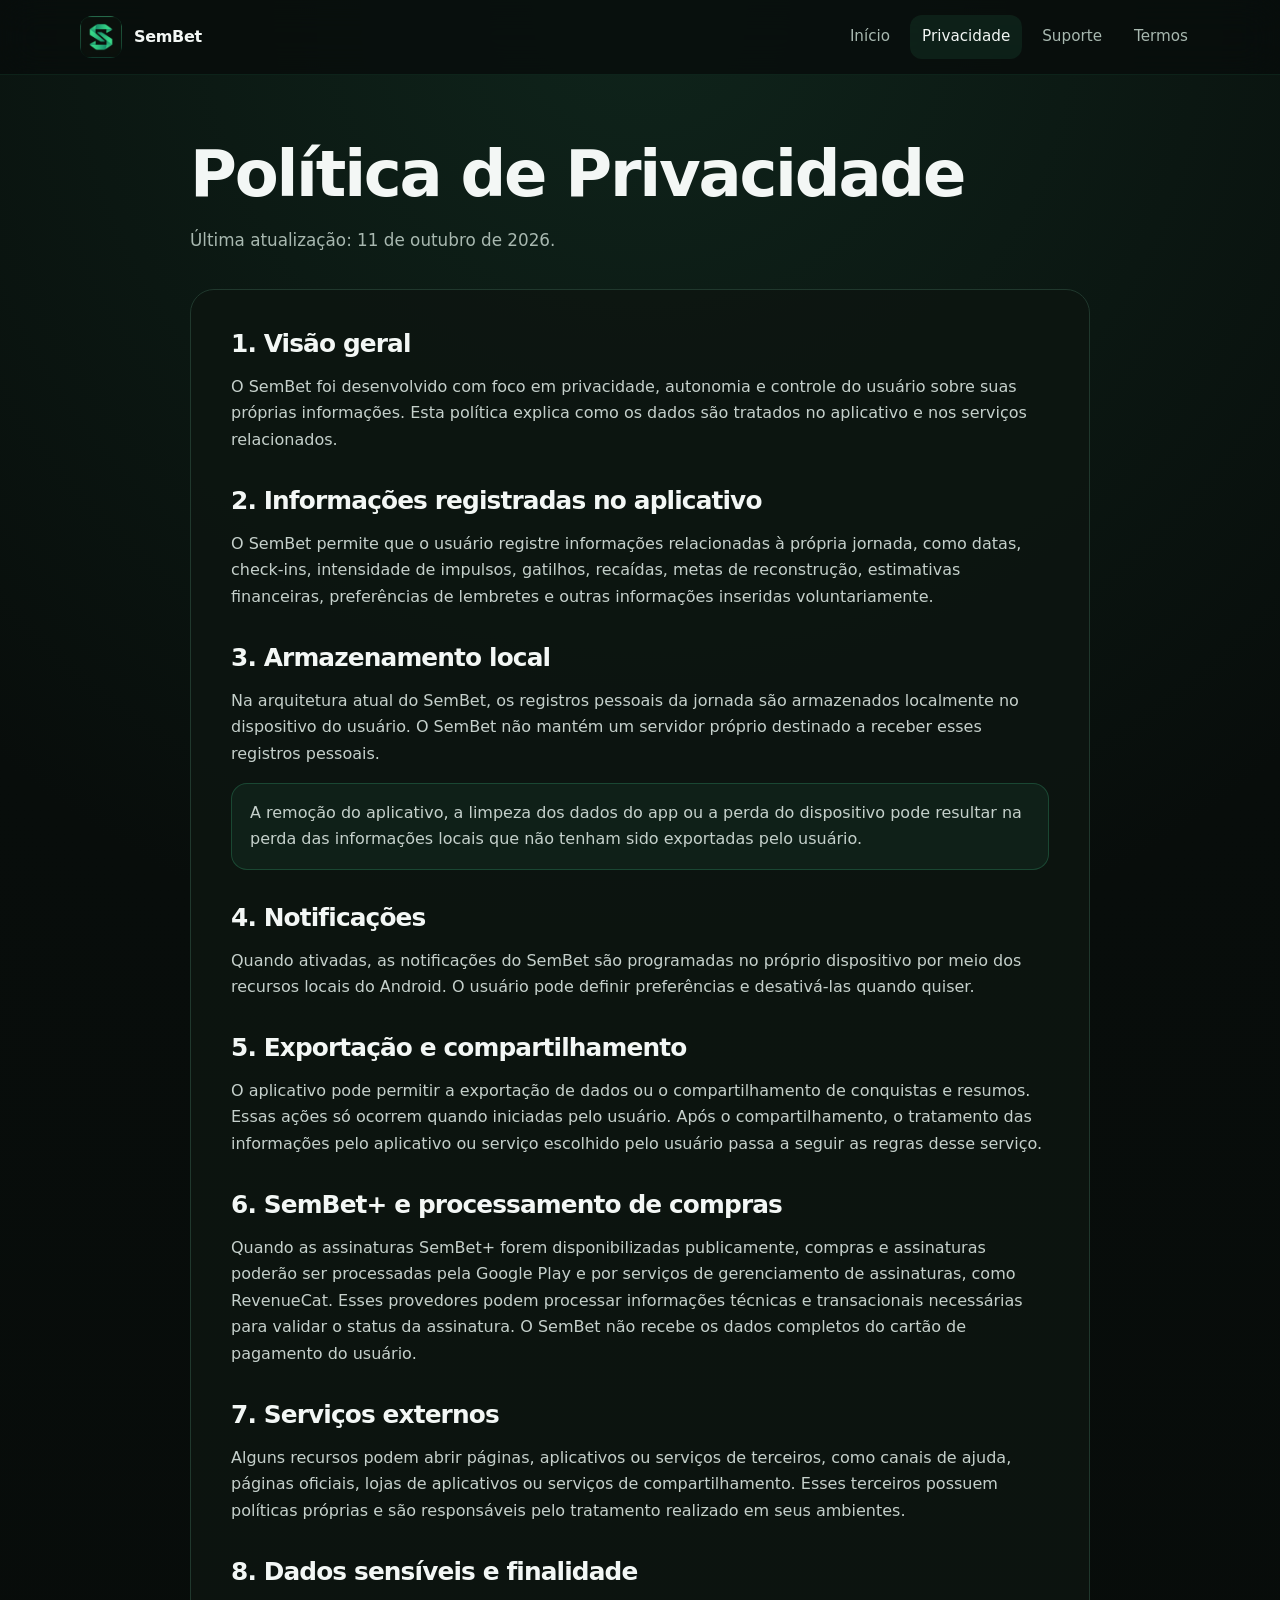
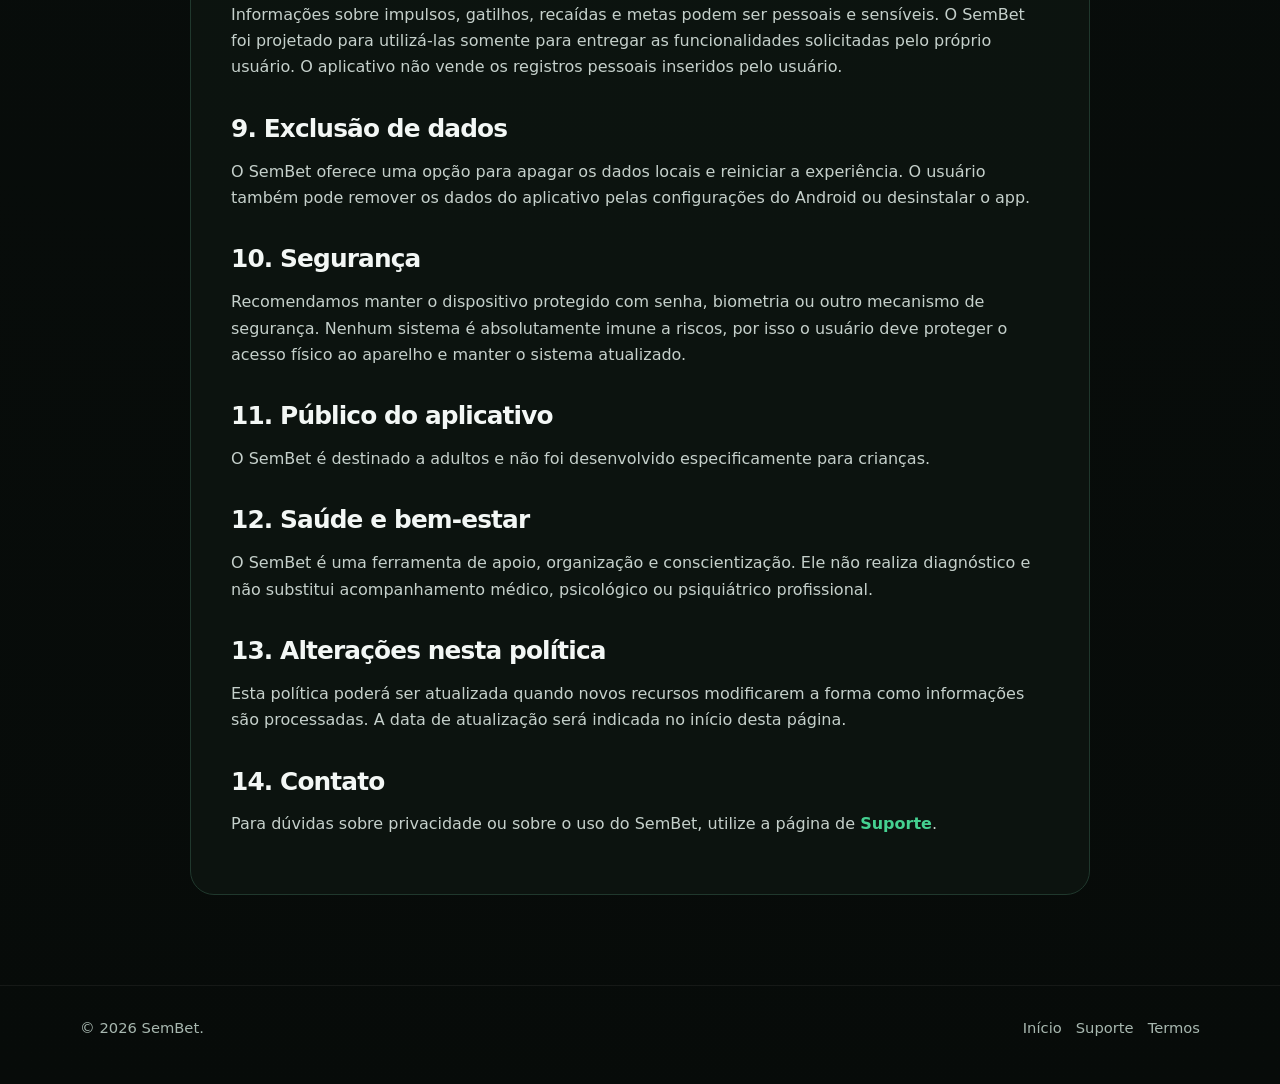
==== privacidade/index.html @ a8ddc5fb "Publish SemBet official website" ====
<!doctype html>
<html lang="pt-BR">
<head><meta charset="utf-8"><meta name="viewport" content="width=device-width,initial-scale=1"><meta name="theme-color" content="#080d0b"><title>Política de Privacidade — SemBet</title><link rel="icon" href="../assets/sembet_official_icon.png"><link rel="stylesheet" href="../assets/style.css"></head>
<body>
<header><div class="wrap nav"><a class="brand" href="../"><img src="../assets/sembet_official_icon.png" alt="Ícone oficial SemBet"><span>SemBet</span></a><nav><a href="../">Início</a><a class="active" href="./">Privacidade</a><a href="../suporte/">Suporte</a><a href="../termos/">Termos</a></nav></div></header>
<main class="wrap legal"><h1>Política de Privacidade</h1><p class="intro">Última atualização: 11 de outubro de 2026.</p>
<article>
<h2>1. Visão geral</h2><p>O SemBet foi desenvolvido com foco em privacidade, autonomia e controle do usuário sobre suas próprias informações. Esta política explica como os dados são tratados no aplicativo e nos serviços relacionados.</p>
<h2>2. Informações registradas no aplicativo</h2><p>O SemBet permite que o usuário registre informações relacionadas à própria jornada, como datas, check-ins, intensidade de impulsos, gatilhos, recaídas, metas de reconstrução, estimativas financeiras, preferências de lembretes e outras informações inseridas voluntariamente.</p>
<h2>3. Armazenamento local</h2><p>Na arquitetura atual do SemBet, os registros pessoais da jornada são armazenados localmente no dispositivo do usuário. O SemBet não mantém um servidor próprio destinado a receber esses registros pessoais.</p><p class="note">A remoção do aplicativo, a limpeza dos dados do app ou a perda do dispositivo pode resultar na perda das informações locais que não tenham sido exportadas pelo usuário.</p>
<h2>4. Notificações</h2><p>Quando ativadas, as notificações do SemBet são programadas no próprio dispositivo por meio dos recursos locais do Android. O usuário pode definir preferências e desativá-las quando quiser.</p>
<h2>5. Exportação e compartilhamento</h2><p>O aplicativo pode permitir a exportação de dados ou o compartilhamento de conquistas e resumos. Essas ações só ocorrem quando iniciadas pelo usuário. Após o compartilhamento, o tratamento das informações pelo aplicativo ou serviço escolhido pelo usuário passa a seguir as regras desse serviço.</p>
<h2>6. SemBet+ e processamento de compras</h2><p>Quando as assinaturas SemBet+ forem disponibilizadas publicamente, compras e assinaturas poderão ser processadas pela Google Play e por serviços de gerenciamento de assinaturas, como RevenueCat. Esses provedores podem processar informações técnicas e transacionais necessárias para validar o status da assinatura. O SemBet não recebe os dados completos do cartão de pagamento do usuário.</p>
<h2>7. Serviços externos</h2><p>Alguns recursos podem abrir páginas, aplicativos ou serviços de terceiros, como canais de ajuda, páginas oficiais, lojas de aplicativos ou serviços de compartilhamento. Esses terceiros possuem políticas próprias e são responsáveis pelo tratamento realizado em seus ambientes.</p>
<h2>8. Dados sensíveis e finalidade</h2><p>Informações sobre impulsos, gatilhos, recaídas e metas podem ser pessoais e sensíveis. O SemBet foi projetado para utilizá-las somente para entregar as funcionalidades solicitadas pelo próprio usuário. O aplicativo não vende os registros pessoais inseridos pelo usuário.</p>
<h2>9. Exclusão de dados</h2><p>O SemBet oferece uma opção para apagar os dados locais e reiniciar a experiência. O usuário também pode remover os dados do aplicativo pelas configurações do Android ou desinstalar o app.</p>
<h2>10. Segurança</h2><p>Recomendamos manter o dispositivo protegido com senha, biometria ou outro mecanismo de segurança. Nenhum sistema é absolutamente imune a riscos, por isso o usuário deve proteger o acesso físico ao aparelho e manter o sistema atualizado.</p>
<h2>11. Público do aplicativo</h2><p>O SemBet é destinado a adultos e não foi desenvolvido especificamente para crianças.</p>
<h2>12. Saúde e bem-estar</h2><p>O SemBet é uma ferramenta de apoio, organização e conscientização. Ele não realiza diagnóstico e não substitui acompanhamento médico, psicológico ou psiquiátrico profissional.</p>
<h2>13. Alterações nesta política</h2><p>Esta política poderá ser atualizada quando novos recursos modificarem a forma como informações são processadas. A data de atualização será indicada no início desta página.</p>
<h2>14. Contato</h2><p>Para dúvidas sobre privacidade ou sobre o uso do SemBet, utilize a página de <a href="../suporte/" style="color:var(--green);font-weight:800">Suporte</a>.</p>
</article></main>
<footer><div class="wrap footer-inner"><span>© 2026 SemBet.</span><div class="footer-links"><a href="../">Início</a><a href="../suporte/">Suporte</a><a href="../termos/">Termos</a></div></div></footer>
</body></html>
---- assets/style.css ----
:root{
  --bg:#080d0b;--bg2:#0d1511;--card:#101a15;--card2:#132019;--line:#20382d;
  --text:#f3f7f5;--muted:#a8b8b0;--green:#45d191;--green2:#26b97b;
  --danger:#f26a5f;--shadow:0 20px 70px rgba(0,0,0,.35);--radius:24px;
}
*{box-sizing:border-box}html{scroll-behavior:smooth}
body{margin:0;font-family:Inter,ui-sans-serif,system-ui,-apple-system,BlinkMacSystemFont,"Segoe UI",sans-serif;background:radial-gradient(circle at 50% 0%,#0f241b 0%,var(--bg) 36%,#070b09 100%);color:var(--text);line-height:1.65}
a{color:inherit;text-decoration:none}img{max-width:100%;display:block}
.wrap{width:min(1120px,calc(100% - 40px));margin:0 auto}
header{position:sticky;top:0;z-index:20;background:rgba(8,13,11,.82);backdrop-filter:blur(18px);border-bottom:1px solid rgba(69,209,145,.10)}
.nav{min-height:74px;display:flex;align-items:center;justify-content:space-between;gap:24px}
.brand{display:flex;align-items:center;gap:12px;font-weight:800;letter-spacing:-.02em}
.brand img{width:42px;height:42px;border-radius:12px}
nav{display:flex;gap:8px;flex-wrap:wrap;justify-content:flex-end}
nav a{padding:9px 12px;border-radius:12px;color:var(--muted);font-size:.95rem}
nav a:hover,nav a.active{color:var(--text);background:rgba(69,209,145,.09)}
.hero{padding:96px 0 72px;text-align:center}
.hero-brand{display:flex;align-items:center;justify-content:center;gap:18px;margin:0 auto 28px}
.hero-brand img{width:92px;height:92px;border-radius:24px;box-shadow:0 18px 55px rgba(69,209,145,.10)}
.hero-brand span{font-size:clamp(2rem,5vw,3.2rem);font-weight:850;letter-spacing:-.04em}
.kicker{display:inline-flex;align-items:center;gap:8px;padding:7px 12px;border:1px solid rgba(69,209,145,.24);border-radius:999px;background:rgba(69,209,145,.07);color:var(--green);font-weight:700;font-size:.88rem}
.dot{width:7px;height:7px;border-radius:50%;background:var(--green);box-shadow:0 0 16px rgba(69,209,145,.9)}
h1,h2,h3{line-height:1.12;letter-spacing:-.035em;margin:0}
h1{font-size:clamp(2.5rem,7vw,5.25rem);max-width:850px;margin:22px auto}
h2{font-size:clamp(1.9rem,4vw,3.1rem);margin-bottom:14px}
h3{font-size:1.14rem;margin-bottom:8px}
.lead{font-size:clamp(1.02rem,2.2vw,1.25rem);max-width:720px;margin:0 auto;color:var(--muted)}
.actions{display:flex;gap:12px;justify-content:center;flex-wrap:wrap;margin-top:32px}
.btn{display:inline-flex;align-items:center;justify-content:center;min-height:48px;padding:0 20px;border-radius:14px;font-weight:800;border:1px solid transparent;transition:.2s ease}
.btn.primary{background:var(--green);color:#07110c}.btn.primary:hover{background:#58dda1;transform:translateY(-1px)}
.btn.secondary{border-color:var(--line);background:rgba(255,255,255,.025);color:var(--text)}
.btn.secondary:hover{border-color:rgba(69,209,145,.4);background:rgba(69,209,145,.06)}
section{padding:36px 0 72px}.section-head{max-width:720px;margin-bottom:28px}.section-head p{color:var(--muted);margin:0}
.grid{display:grid;grid-template-columns:repeat(3,1fr);gap:18px}
.card{background:linear-gradient(180deg,rgba(19,32,25,.96),rgba(12,21,17,.96));border:1px solid var(--line);border-radius:var(--radius);padding:26px;box-shadow:var(--shadow)}
.card p{color:var(--muted);margin:0}
.icon{width:42px;height:42px;border-radius:13px;display:grid;place-items:center;background:rgba(69,209,145,.10);color:var(--green);margin-bottom:18px;font-weight:900}
.callout{border:1px solid rgba(69,209,145,.25);background:linear-gradient(135deg,rgba(69,209,145,.10),rgba(69,209,145,.035));padding:28px;border-radius:var(--radius)}
.legal{max-width:900px;margin:0 auto;padding:64px 0 90px}
.legal h1{font-size:clamp(2.2rem,6vw,4rem);margin:0 0 12px;text-align:left}
.legal .intro{color:var(--muted);font-size:1.05rem;margin-bottom:34px}
.legal article{background:rgba(13,21,17,.88);border:1px solid var(--line);border-radius:var(--radius);padding:clamp(22px,4vw,40px)}
.legal h2{font-size:1.55rem;margin-top:34px;margin-bottom:10px}.legal h2:first-child{margin-top:0}
.legal p,.legal li{color:#c5d0cb}.legal ul{padding-left:22px}
.note{padding:16px 18px;border-radius:16px;border:1px solid rgba(69,209,145,.22);background:rgba(69,209,145,.065);color:#dcebe4}
.warning{padding:16px 18px;border-radius:16px;border:1px solid rgba(242,106,95,.22);background:rgba(242,106,95,.06);color:#f2d8d5}
.faq{display:grid;gap:12px}details{background:var(--card);border:1px solid var(--line);border-radius:16px;padding:16px 18px}
summary{cursor:pointer;font-weight:800}details p{color:var(--muted);margin:12px 0 0}
.contact-box{display:grid;gap:12px;margin-top:22px}
footer{border-top:1px solid rgba(255,255,255,.06);padding:30px 0 44px;color:var(--muted);font-size:.92rem}
.footer-inner{display:flex;justify-content:space-between;gap:18px;flex-wrap:wrap}.footer-links{display:flex;gap:14px;flex-wrap:wrap}
.small{font-size:.9rem;color:var(--muted)}
@media(max-width:820px){.grid{grid-template-columns:1fr}.hero{padding-top:72px}.nav{align-items:flex-start;padding:14px 0}nav{display:none}.hero-brand img{width:76px;height:76px}}
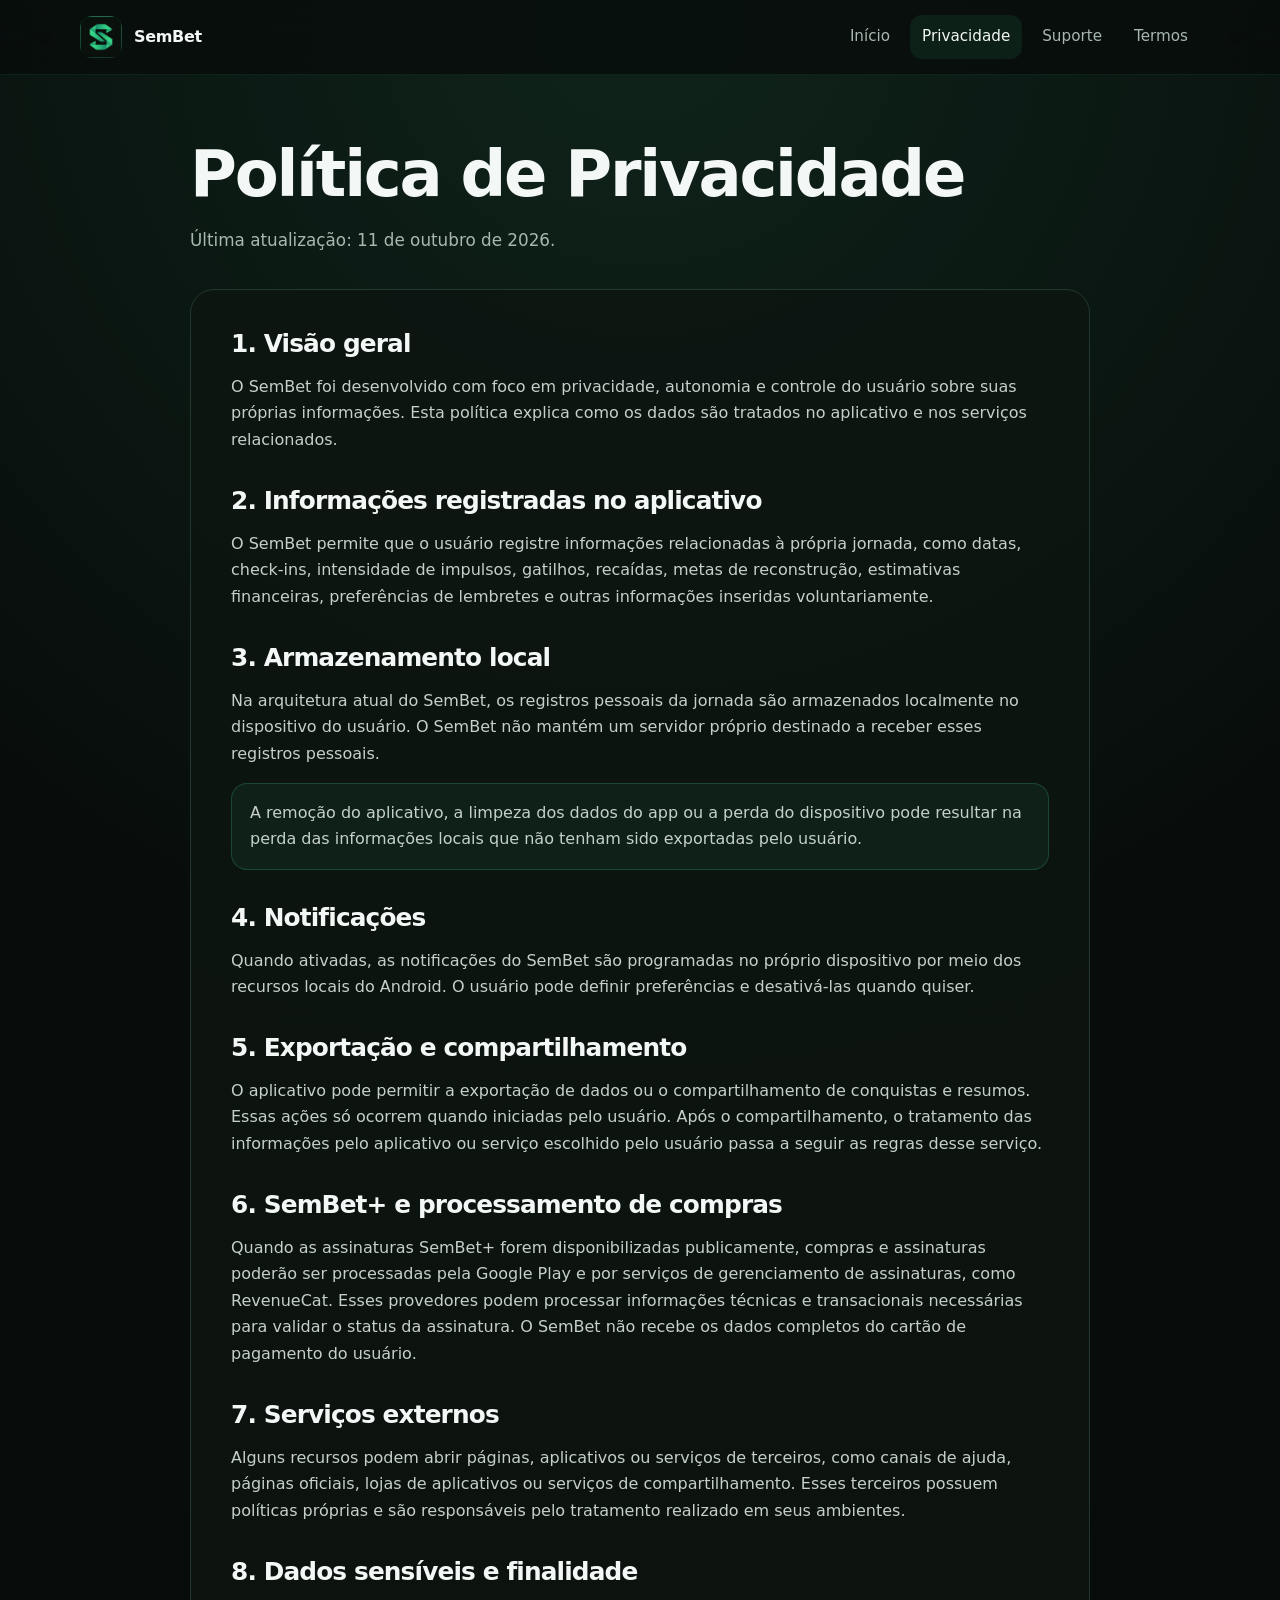
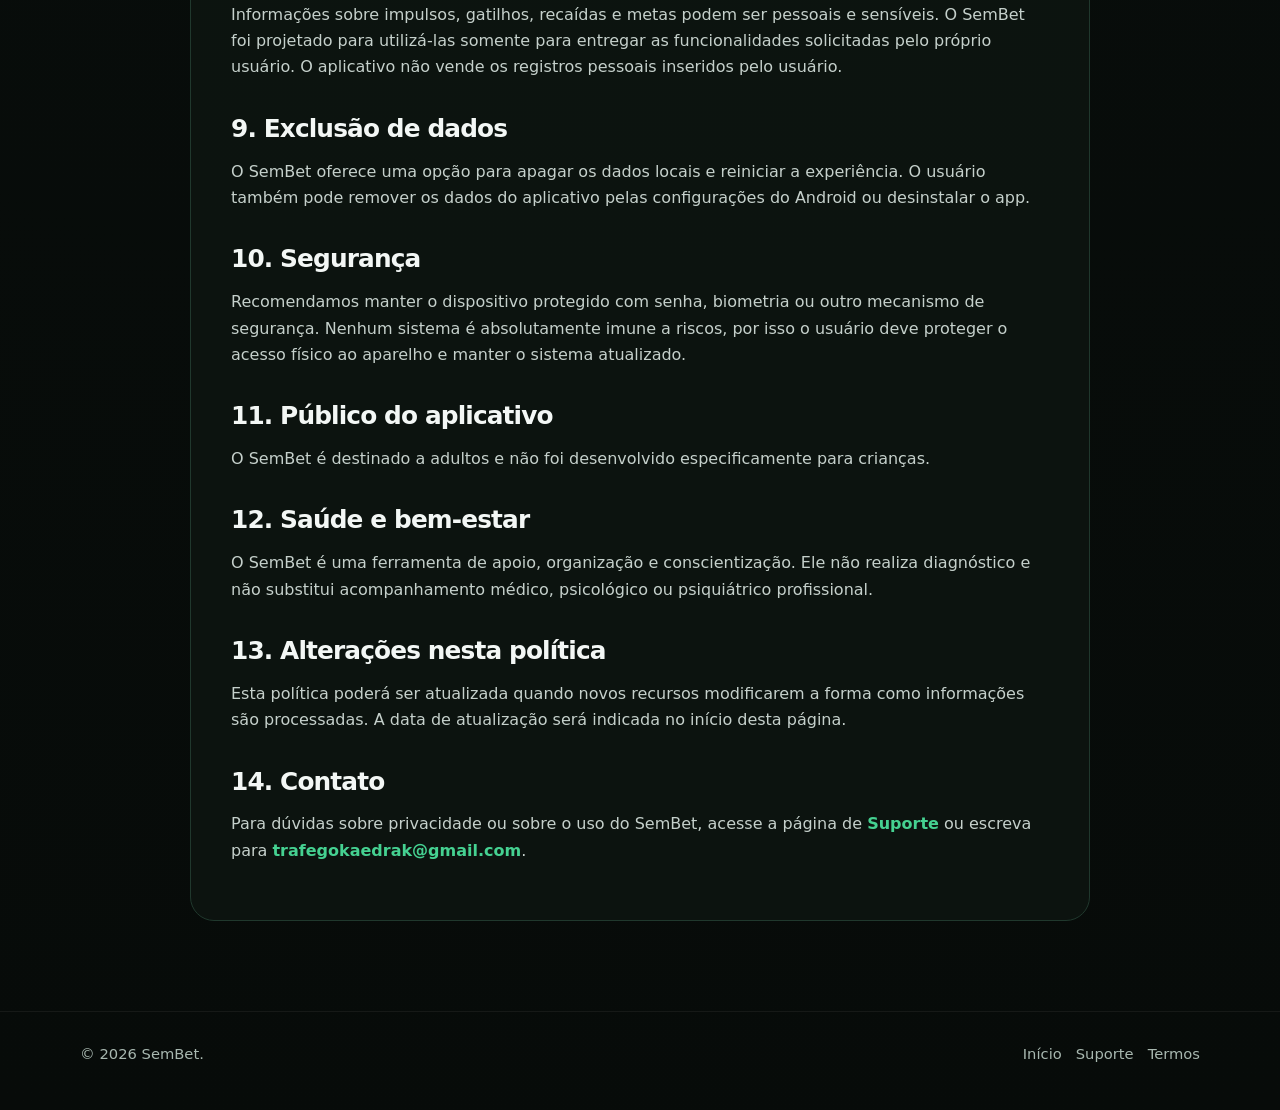
==== commit 1f8537ed: "Add support email to privacy policy" ====
--- a/privacidade/index.html
+++ b/privacidade/index.html
@@ -18,7 +18,7 @@
 <h2>11. Público do aplicativo</h2><p>O SemBet é destinado a adultos e não foi desenvolvido especificamente para crianças.</p>
 <h2>12. Saúde e bem-estar</h2><p>O SemBet é uma ferramenta de apoio, organização e conscientização. Ele não realiza diagnóstico e não substitui acompanhamento médico, psicológico ou psiquiátrico profissional.</p>
 <h2>13. Alterações nesta política</h2><p>Esta política poderá ser atualizada quando novos recursos modificarem a forma como informações são processadas. A data de atualização será indicada no início desta página.</p>
-<h2>14. Contato</h2><p>Para dúvidas sobre privacidade ou sobre o uso do SemBet, utilize a página de <a href="../suporte/" style="color:var(--green);font-weight:800">Suporte</a>.</p>
+<h2>14. Contato</h2><p>Para dúvidas sobre privacidade ou sobre o uso do SemBet, acesse a página de <a href="../suporte/" style="color:var(--green);font-weight:800">Suporte</a> ou escreva para <a href="mailto:trafegokaedrak@gmail.com" style="color:var(--green);font-weight:800">trafegokaedrak@gmail.com</a>.</p>
 </article></main>
 <footer><div class="wrap footer-inner"><span>© 2026 SemBet.</span><div class="footer-links"><a href="../">Início</a><a href="../suporte/">Suporte</a><a href="../termos/">Termos</a></div></div></footer>
 </body></html>
